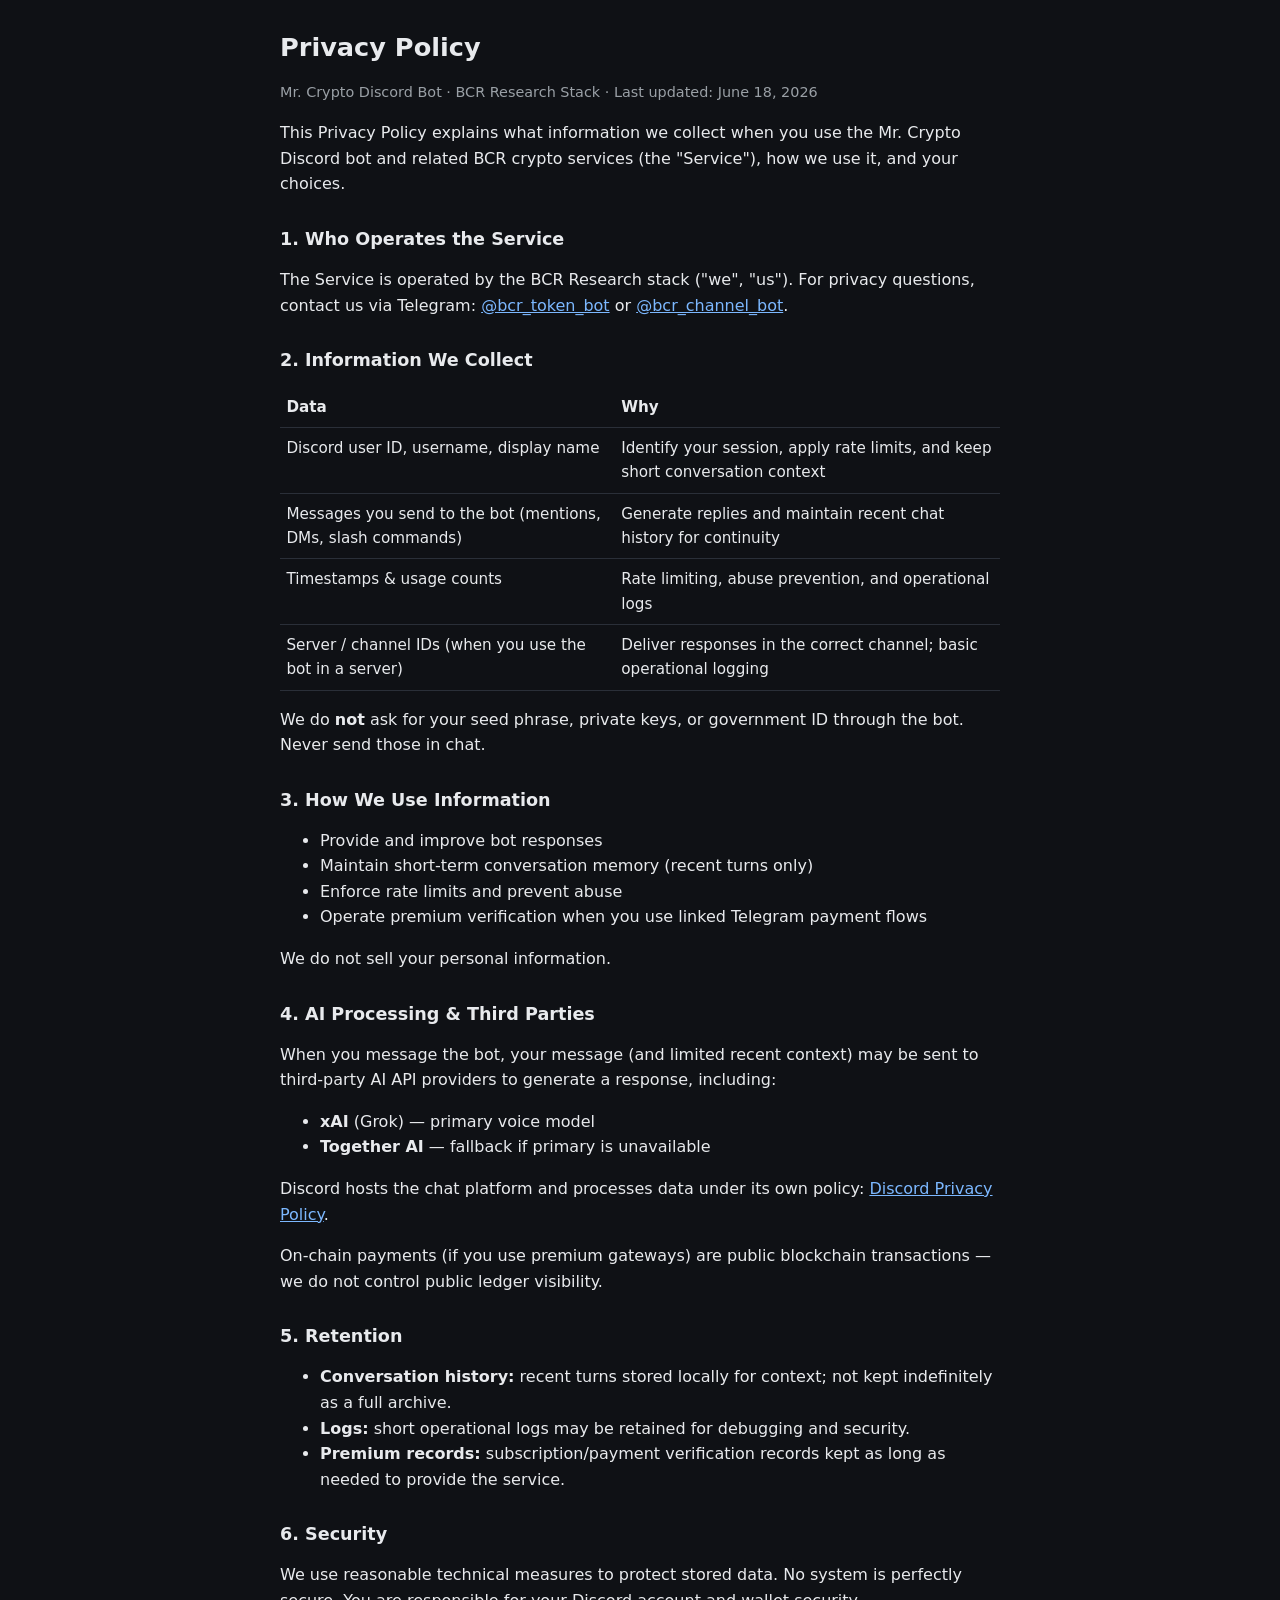
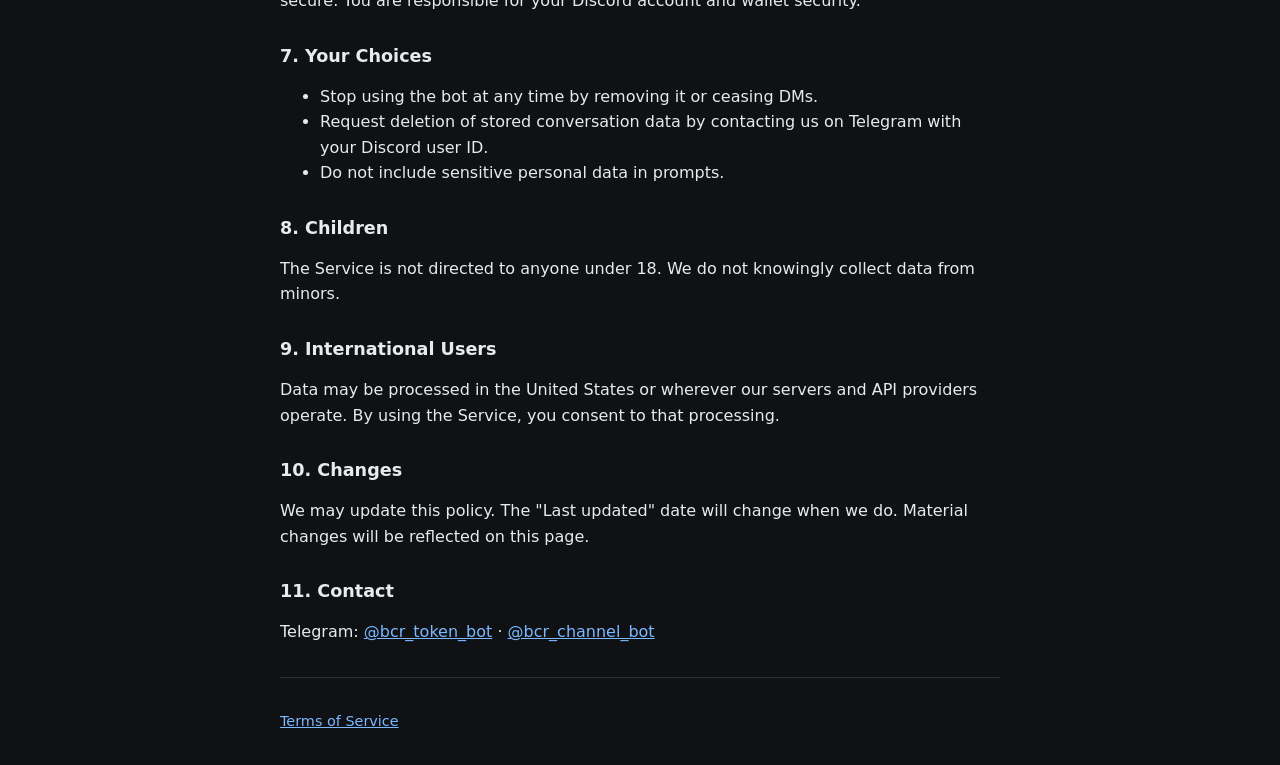
==== privacy-policy.html @ 58a9620b "Add Mr. Crypto Discord terms and privacy policy" ====
<!DOCTYPE html>
<html lang="en">
<head>
  <meta charset="utf-8">
  <meta name="viewport" content="width=device-width, initial-scale=1">
  <title>Privacy Policy — Mr. Crypto (BCR)</title>
  <style>
    :root { color-scheme: dark; }
    body {
      font-family: system-ui, -apple-system, Segoe UI, sans-serif;
      line-height: 1.6;
      max-width: 720px;
      margin: 2rem auto;
      padding: 0 1.25rem;
      background: #0f1115;
      color: #e8eaed;
    }
    h1, h2 { line-height: 1.25; }
    h1 { font-size: 1.6rem; }
    h2 { font-size: 1.1rem; margin-top: 2rem; }
    a { color: #7cb8ff; }
    .muted { color: #9aa0a6; font-size: 0.9rem; }
    hr { border: none; border-top: 1px solid #2a2f38; margin: 2rem 0; }
    table { width: 100%; border-collapse: collapse; font-size: 0.95rem; }
    th, td { text-align: left; padding: 0.5rem 0.4rem; border-bottom: 1px solid #2a2f38; vertical-align: top; }
  </style>
</head>
<body>
  <h1>Privacy Policy</h1>
  <p class="muted">Mr. Crypto Discord Bot · BCR Research Stack · Last updated: June 18, 2026</p>

  <p>
    This Privacy Policy explains what information we collect when you use the Mr. Crypto
    Discord bot and related BCR crypto services (the "Service"), how we use it, and your choices.
  </p>

  <h2>1. Who Operates the Service</h2>
  <p>
    The Service is operated by the BCR Research stack ("we", "us"). For privacy questions,
    contact us via Telegram:
    <a href="https://t.me/bcr_token_bot">@bcr_token_bot</a> or
    <a href="https://t.me/bcr_channel_bot">@bcr_channel_bot</a>.
  </p>

  <h2>2. Information We Collect</h2>
  <table>
    <thead>
      <tr><th>Data</th><th>Why</th></tr>
    </thead>
    <tbody>
      <tr>
        <td>Discord user ID, username, display name</td>
        <td>Identify your session, apply rate limits, and keep short conversation context</td>
      </tr>
      <tr>
        <td>Messages you send to the bot (mentions, DMs, slash commands)</td>
        <td>Generate replies and maintain recent chat history for continuity</td>
      </tr>
      <tr>
        <td>Timestamps &amp; usage counts</td>
        <td>Rate limiting, abuse prevention, and operational logs</td>
      </tr>
      <tr>
        <td>Server / channel IDs (when you use the bot in a server)</td>
        <td>Deliver responses in the correct channel; basic operational logging</td>
      </tr>
    </tbody>
  </table>
  <p>
    We do <strong>not</strong> ask for your seed phrase, private keys, or government ID through the bot.
    Never send those in chat.
  </p>

  <h2>3. How We Use Information</h2>
  <ul>
    <li>Provide and improve bot responses</li>
    <li>Maintain short-term conversation memory (recent turns only)</li>
    <li>Enforce rate limits and prevent abuse</li>
    <li>Operate premium verification when you use linked Telegram payment flows</li>
  </ul>
  <p>We do not sell your personal information.</p>

  <h2>4. AI Processing &amp; Third Parties</h2>
  <p>
    When you message the bot, your message (and limited recent context) may be sent to
    third-party AI API providers to generate a response, including:
  </p>
  <ul>
    <li><strong>xAI</strong> (Grok) — primary voice model</li>
    <li><strong>Together AI</strong> — fallback if primary is unavailable</li>
  </ul>
  <p>
    Discord hosts the chat platform and processes data under its own policy:
    <a href="https://discord.com/privacy" rel="noopener">Discord Privacy Policy</a>.
  </p>
  <p>
    On-chain payments (if you use premium gateways) are public blockchain transactions —
    we do not control public ledger visibility.
  </p>

  <h2>5. Retention</h2>
  <ul>
    <li><strong>Conversation history:</strong> recent turns stored locally for context; not kept indefinitely as a full archive.</li>
    <li><strong>Logs:</strong> short operational logs may be retained for debugging and security.</li>
    <li><strong>Premium records:</strong> subscription/payment verification records kept as long as needed to provide the service.</li>
  </ul>

  <h2>6. Security</h2>
  <p>
    We use reasonable technical measures to protect stored data. No system is perfectly secure.
    You are responsible for your Discord account and wallet security.
  </p>

  <h2>7. Your Choices</h2>
  <ul>
    <li>Stop using the bot at any time by removing it or ceasing DMs.</li>
    <li>Request deletion of stored conversation data by contacting us on Telegram with your Discord user ID.</li>
    <li>Do not include sensitive personal data in prompts.</li>
  </ul>

  <h2>8. Children</h2>
  <p>
    The Service is not directed to anyone under 18. We do not knowingly collect data from minors.
  </p>

  <h2>9. International Users</h2>
  <p>
    Data may be processed in the United States or wherever our servers and API providers operate.
    By using the Service, you consent to that processing.
  </p>

  <h2>10. Changes</h2>
  <p>
    We may update this policy. The "Last updated" date will change when we do.
    Material changes will be reflected on this page.
  </p>

  <h2>11. Contact</h2>
  <p>
    Telegram: <a href="https://t.me/bcr_token_bot">@bcr_token_bot</a> ·
    <a href="https://t.me/bcr_channel_bot">@bcr_channel_bot</a>
  </p>

  <hr>
  <p class="muted"><a href="terms-of-service.html">Terms of Service</a></p>
</body>
</html>
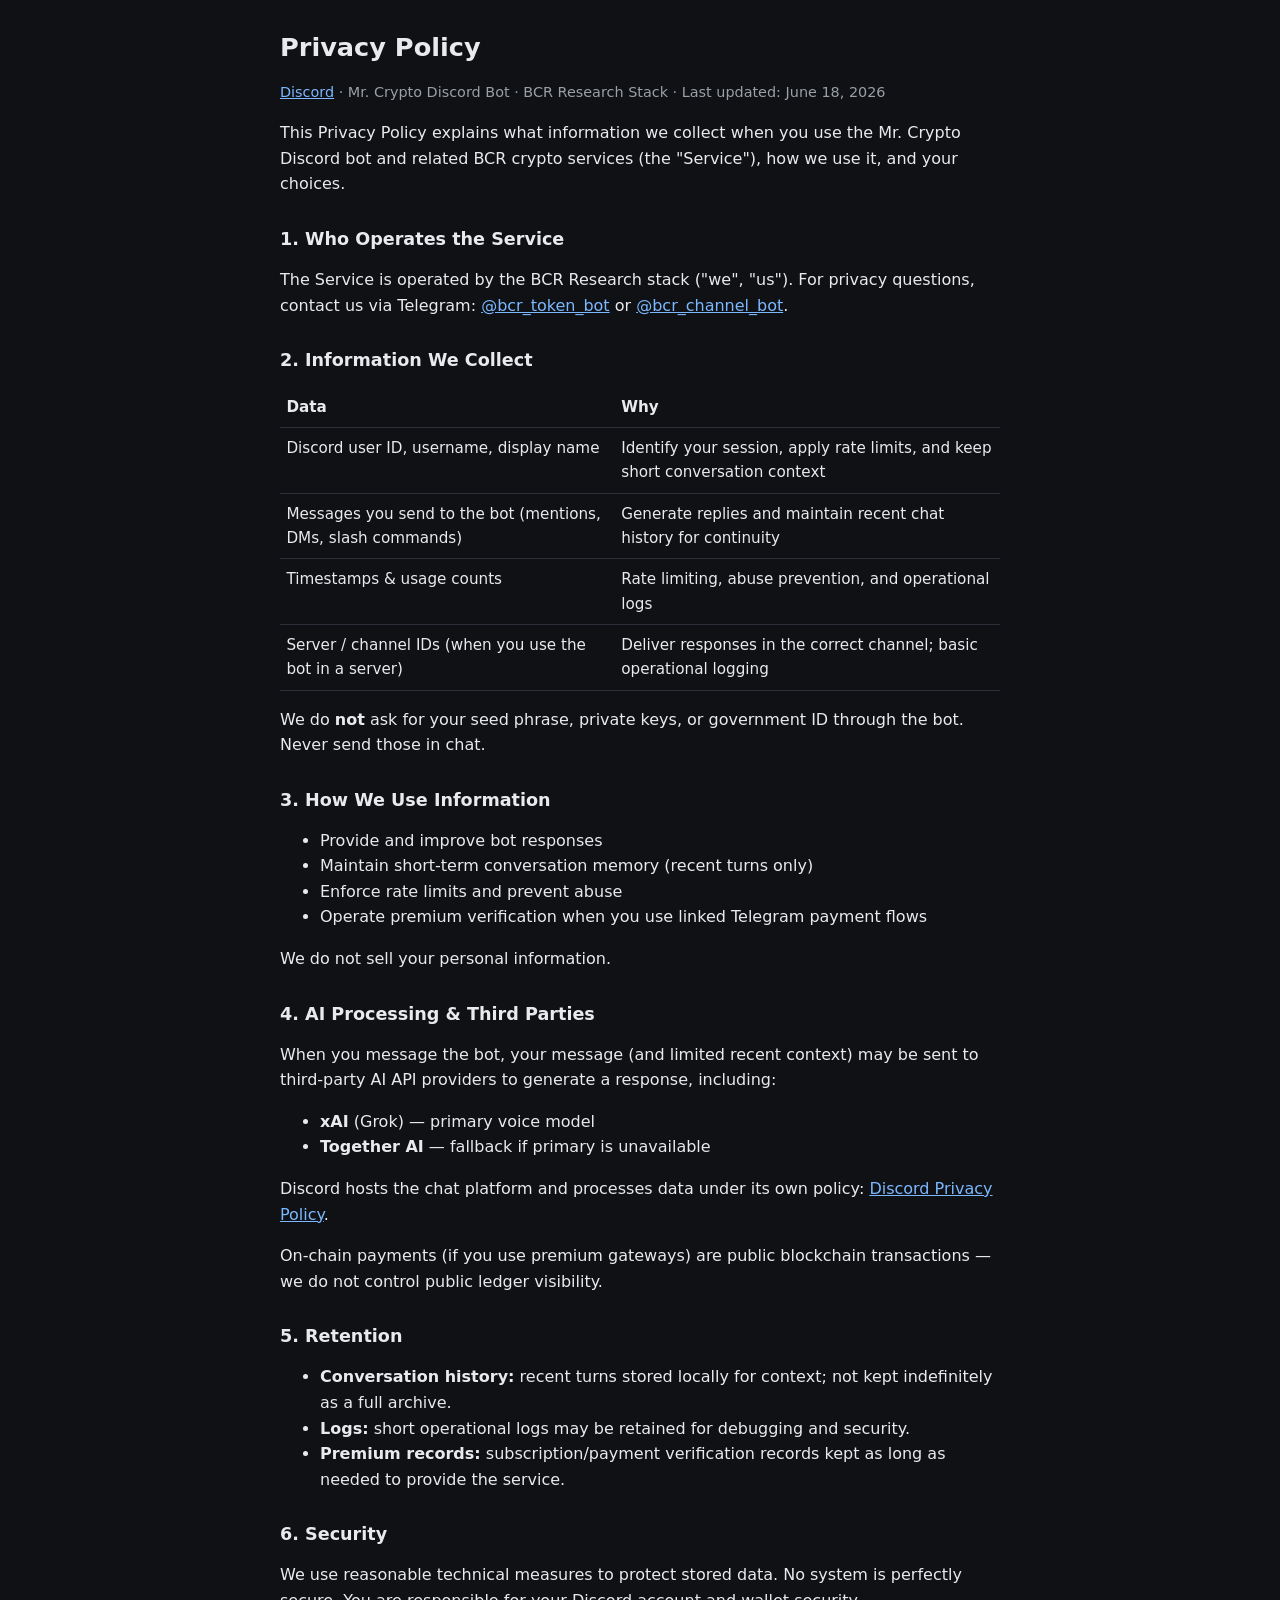
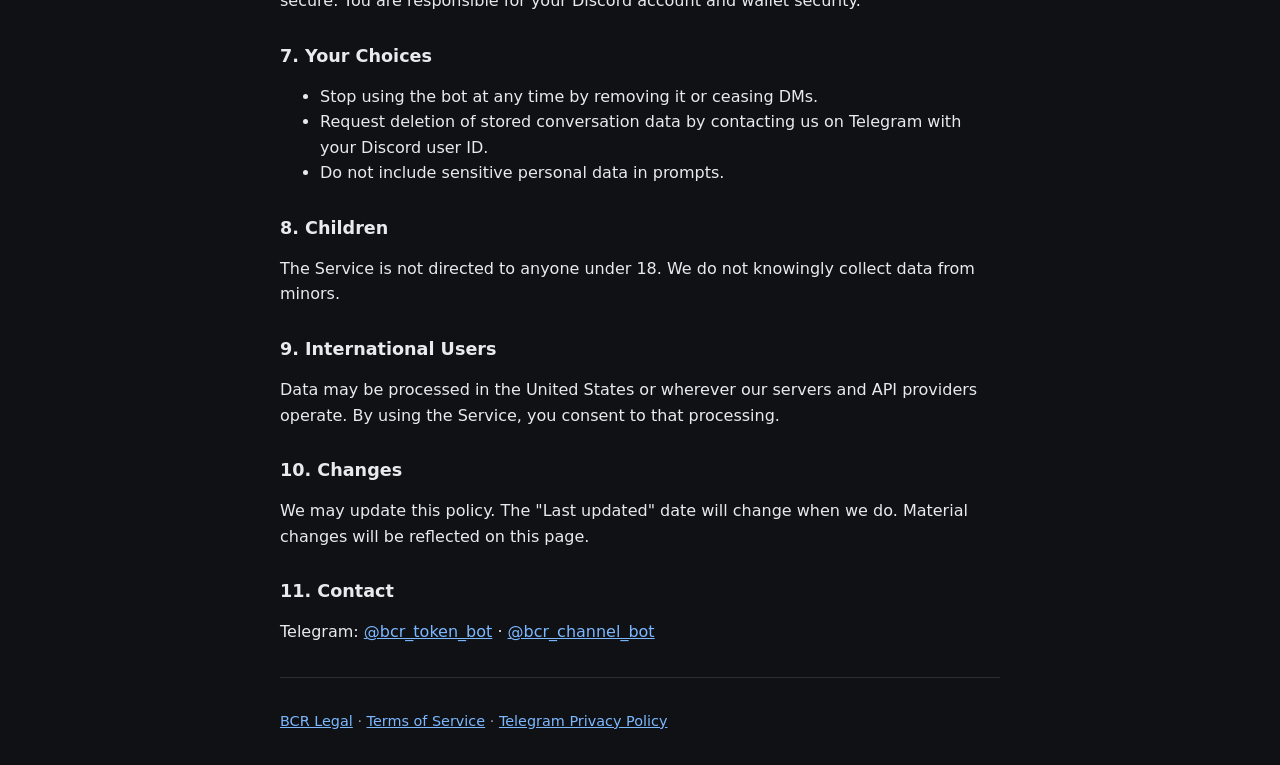
==== commit 564142ee: "Add Discord | Telegram legal hub and Telegram privacy stub" ====
--- a/privacy-policy.html
+++ b/privacy-policy.html
@@ -27,7 +27,7 @@
 </head>
 <body>
   <h1>Privacy Policy</h1>
-  <p class="muted">Mr. Crypto Discord Bot · BCR Research Stack · Last updated: June 18, 2026</p>
+  <p class="muted"><a href="discord.html">Discord</a> · Mr. Crypto Discord Bot · BCR Research Stack · Last updated: June 18, 2026</p>
 
   <p>
     This Privacy Policy explains what information we collect when you use the Mr. Crypto
@@ -142,6 +142,10 @@
   </p>
 
   <hr>
-  <p class="muted"><a href="terms-of-service.html">Terms of Service</a></p>
+  <p class="muted">
+    <a href="index.html">BCR Legal</a> ·
+    <a href="terms-of-service.html">Terms of Service</a> ·
+    <a href="telegram/privacy-policy.html">Telegram Privacy Policy</a>
+  </p>
 </body>
 </html>
